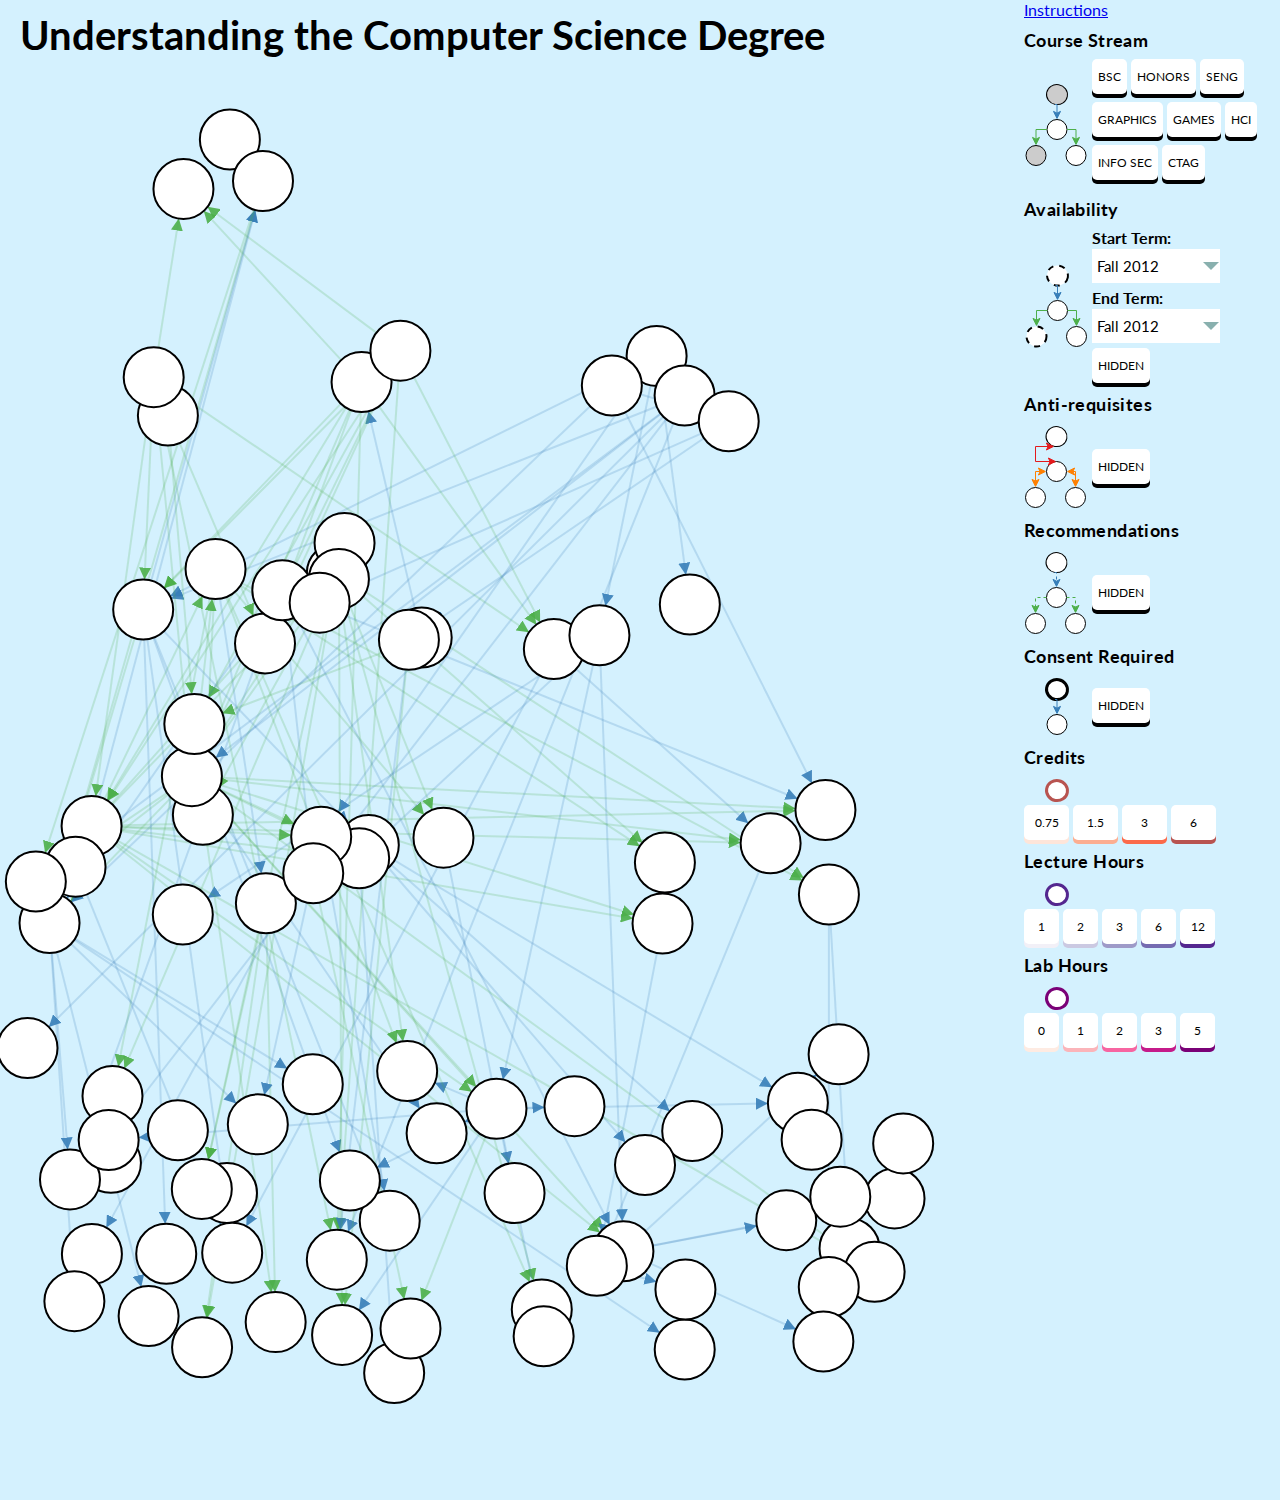
==== index.html @ da422dca "Include instructions" ====
<!--

-->
<html>

<head>
	<title>CPSC Degrees</title>

	<link rel="stylesheet" href="style.css">	
	<link href='https://fonts.googleapis.com/css?family=Lato:400,700' rel='stylesheet' type='text/css'>
	<link rel="stylesheet" href="introjs.css">
	
</head>

<body>
	<section id="visualization">
		<div id="chart" data-intro="Each node is a course. Each link means 'Course A is a prerequisite for Course B'
									Blue links mean required courses, green links mean optional courses.
									If a node has several incoming green links, that means you can select one of many
									courses to fulfill the prerequisite requirement." data-step="2">
			<svg id="graphics" data-intro="To get more information about a course, hover to see an information box. 
											Click on the center of a node to highlight its connected links.
											Click and drag a node to better see the links." data-position="right" data-highlightClass="svgTooltip" data-step="3">
				
			</svg>

			<div id="infoBox">
				<h3 id="info-cnum"></h3>
				<h4 id="info-cname"></h4>
				<div id="info-stream">
					<h5>Course Stream</h5>
					<ul></ul>
				</div>
				<div id="info-availability">
					<h5>Availability</h5>
					<ul></ul>
				</div>
				<div id="info-consent">
					<span></span>
				</div>
				<div id="info-level">
					<span></span>
				</div>
			</div>
		</div>

		<div id="filter" data-intro="These are filters. You can apply as many filters as you would like. 
									Try to explore all of the aspects in the Computer Science degree!" data-position="left" data-step="4">
			<a class="tooltip" href="javascript:void(0);" onclick="javascript:introJs().start();" 
			data-intro="Thank you for exploring this visualization! &#10;
						The goal is to help you better understand the Computer Science degree at the University of Calgary.
						If you are ever confused, click on this button again." data-step="1">Instructions</a>
			<div id="streamFilter" data-intro="See which course belongs to which course stream. If it belongs to one, it will be gray.
												If a course belongs to multiple course streams, it will be darker gray." data-position="left" data-step="5">
				<h2>Course Stream</h2>
				<svg version="1.1" id="Layer_1" xmlns="http://www.w3.org/2000/svg" xmlns:xlink="http://www.w3.org/1999/xlink" x="0px" y="0px" width="63px" height="86px" viewBox="0 0 63 86" enable-background="new 0 0 63 86" xml:space="preserve"><g transform="translate(0.5,0.5)"><ellipse pointer-events="none" transform="matrix(0.1736 -0.9848 0.9848 0.1736 13.5492 42.3209)" fill="#CCCCCC" stroke="#000000" cx="31.992" cy="13.087" rx="10" ry="10.5"/><ellipse pointer-events="none" fill="#FFFFFF" stroke="#000000" cx="32" cy="48" rx="10" ry="10"/><path pointer-events="none" fill="none" stroke="#377EB8" stroke-miterlimit="10" d="M30,23h2v8.63"/><path pointer-events="none" fill="#377EB8" stroke="#377EB8" stroke-miterlimit="10" d="M32,36.88l-3.5-7l3.5,1.75l3.5-1.75   L32,36.88z"/><ellipse pointer-events="none" fill="#CCCCCC" stroke="#000000" cx="11" cy="74" rx="10" ry="10"/><ellipse pointer-events="none" fill="#FFFFFF" stroke="#000000" cx="51" cy="74" rx="10" ry="10"/><path pointer-events="none" fill="none" stroke="#4DAF4A" stroke-miterlimit="10" d="M42,48h9v9.63"/><path pointer-events="none" fill="#4DAF4A" stroke="#4DAF4A" stroke-miterlimit="10" d="M51,62.88l-3.5-7l3.5,1.75l3.5-1.75   L51,62.88z"/><path pointer-events="none" fill="none" stroke="#4DAF4A" stroke-miterlimit="10" d="M22,48H11v9.63"/><path pointer-events="none" fill="#4DAF4A" stroke="#4DAF4A" stroke-miterlimit="10" d="M11,62.88l-3.5-7l3.5,1.75l3.5-1.75   L11,62.88z"/></g></svg>
				<div class="streamBtnContainer btnGroup">
					<button class="button stream-button" id="stream1">Bsc</button>
					<button class="button stream-button" id="stream2">Honors</button>
					<button class="button stream-button" id="stream3">SENG</button>
					<button class="button stream-button" id="stream4">Graphics</button>
					<button class="button stream-button" id="stream5">Games</button>
					<button class="button stream-button" id="stream6">HCI</button>
					<button class="button stream-button" id="stream7">Info Sec</button>
					<button class="button stream-button" id="stream8">CTAG</button>
				</div>
			</div>
			<div id="availFilter" data-intro="See which course was offered between a range of semesters. 
											If it was not offered between the specified time frame, it will become a dotted node.
											If you want to see only one semester, set the Start Term and End Term to the same semester." 
											data-position="left" data-step"6">
				<h2>Availability</h2>
				<svg xmlns="http://www.w3.org/2000/svg" xmlns:xlink="http://www.w3.org/1999/xlink" width="64px" height="87px" version="1.1"><defs/><g transform="translate(0.5,0.5)"><ellipse cx="33" cy="13" rx="10.5" ry="10" fill="#ffffff" stroke="#000000" stroke-width="2" stroke-dasharray="6 6" transform="rotate(10,32.5,13)" pointer-events="none"/><ellipse cx="33" cy="48" rx="10" ry="10" fill="#ffffff" stroke="#000000" pointer-events="none"/><path d="M 31 23 L 33 23 L 33 31.63" fill="none" stroke="#377eb8" stroke-miterlimit="10" pointer-events="none"/><path d="M 33 36.88 L 29.5 29.88 L 33 31.63 L 36.5 29.88 Z" fill="#377eb8" stroke="#377eb8" stroke-miterlimit="10" pointer-events="none"/><ellipse cx="12" cy="74" rx="10" ry="10" fill="#ffffff" stroke="#000000" stroke-width="2" stroke-dasharray="6 6" pointer-events="none"/><ellipse cx="52" cy="74" rx="10" ry="10" fill="#ffffff" stroke="#000000" pointer-events="none"/><path d="M 43 48 L 52 48 L 52 57.63" fill="none" stroke="#4daf4a" stroke-miterlimit="10" pointer-events="none"/><path d="M 52 62.88 L 48.5 55.88 L 52 57.63 L 55.5 55.88 Z" fill="#4daf4a" stroke="#4daf4a" stroke-miterlimit="10" pointer-events="none"/><path d="M 23 48 L 12 48 L 12 57.63" fill="none" stroke="#4daf4a" stroke-miterlimit="10" pointer-events="none"/><path d="M 12 62.88 L 8.5 55.88 L 12 57.63 L 15.5 55.88 Z" fill="#4daf4a" stroke="#4daf4a" stroke-miterlimit="10" pointer-events="none"/></g></svg>
				<div class="availBtnContainer btnGroup">
					<h4>Start Term:</h4>
					<div class="startDateBtnContainer">	
						<select id="startDate">
						  <option value="1346457600">Fall 2012</option>
						  <option value="1356998400">Winter 2013</option>
						  <option value="1367366400">Spring 2013</option>
						  <option value="1372636800">Summer 2013</option>
						  <option value="1377993600">Fall 2013</option>
						  <option value="1388534400">Winter 2014</option>
						  <option value="1398902400">Spring 2014</option>
						  <option value="1404172800">Summer 2014</option>
						  <option value="1409529600">Fall 2014</option>
						  <option value="1420070400">Winter 2015</option>
						  <option value="1430438400">Spring 2015</option>
						  <option value="1435708800">Summer 2015</option>
						  <option value="1441065600">Fall 2015</option>
						  <option value="1451606400">Winter 2016</option>
						  <option value="1462060800">Spring 2016</option>
						  <option value="1467331200">Summer 2016</option>
						</select>
					</div>
					<h4>End Term:</h4>
					<div class="startDateBtnContainer">
						<select id="endDate">
						  <option value="1346457600">Fall 2012</option>
						  <option value="1356998400">Winter 2013</option>
						  <option value="1367366400">Spring 2013</option>
						  <option value="1372636800">Summer 2013</option>
						  <option value="1377993600">Fall 2013</option>
						  <option value="1388534400">Winter 2014</option>
						  <option value="1398902400">Spring 2014</option>
						  <option value="1404172800">Summer 2014</option>
						  <option value="1409529600">Fall 2014</option>
						  <option value="1420070400">Winter 2015</option>
						  <option value="1430438400">Spring 2015</option>
						  <option value="1435708800">Summer 2015</option>
						  <option value="1441065600">Fall 2015</option>
						  <option value="1451606400">Winter 2016</option>
						  <option value="1462060800">Spring 2016</option>
						  <option value="1467331200">Summer 2016</option>
						</select>
					</div>
					
					<button class="button avail-button" id="avail">Visible</button>

				</div>
			</div>
			<div id="antiFilter" data-intro="See which courses are anti-requisites for another course.
								Red links mean required courses, orange links mean optional courses." data-position="left" data-step"7">
				<h2>Anti-requisites</h2>
				<svg xmlns="http://www.w3.org/2000/svg" xmlns:xlink="http://www.w3.org/1999/xlink" width="63px" height="86px" version="1.1"∂><defs/><g transform="translate(0.5,0.5)"><ellipse cx="32" cy="13" rx="10.5" ry="10" fill="#ffffff" stroke="#000000" transform="rotate(10,31.5,13)" pointer-events="none"/><path d="M 15.63 48 L 11 48 L 11 57.63" fill="none" stroke="#ff7f00" stroke-miterlimit="10" pointer-events="none"/><path d="M 20.88 48 L 13.88 51.5 L 15.63 48 L 13.88 44.5 Z" fill="#ff7f00" stroke="#ff7f00" stroke-miterlimit="10" pointer-events="none"/><path d="M 11 62.88 L 7.5 55.88 L 11 57.63 L 14.5 55.88 Z" fill="#ff7f00" stroke="#ff7f00" stroke-miterlimit="10" pointer-events="none"/><ellipse cx="32" cy="48" rx="10" ry="10" fill="#ffffff" stroke="#000000" pointer-events="none"/><path d="M 23.63 23 L 11 23 L 11 38 L 25.63 38" fill="none" stroke="#e41a1c" stroke-miterlimit="10" pointer-events="none"/><path d="M 28.88 23 L 21.88 26.5 L 23.63 23 L 21.88 19.5 Z" fill="#e41a1c" stroke="#e41a1c" stroke-miterlimit="10" pointer-events="none"/><path d="M 30.88 38 L 23.88 41.5 L 25.63 38 L 23.88 34.5 Z" fill="#e41a1c" stroke="#e41a1c" stroke-miterlimit="10" pointer-events="none"/><ellipse cx="11" cy="74" rx="10" ry="10" fill="#ffffff" stroke="#000000" pointer-events="none"/><ellipse cx="51" cy="74" rx="10" ry="10" fill="#ffffff" stroke="#000000" pointer-events="none"/><path d="M 48.37 48 L 51 48 L 51 57.63" fill="none" stroke="#ff7f00" stroke-miterlimit="10" pointer-events="none"/><path d="M 43.12 48 L 50.12 44.5 L 48.37 48 L 50.12 51.5 Z" fill="#ff7f00" stroke="#ff7f00" stroke-miterlimit="10" pointer-events="none"/><path d="M 51 62.88 L 47.5 55.88 L 51 57.63 L 54.5 55.88 Z" fill="#ff7f00" stroke="#ff7f00" stroke-miterlimit="10" pointer-events="none"/></g></svg>
				<div class="btnGroup">
					<button class="button" id="anti">Display</button>
				</div>
			</div><div id="recFilter" data-intro="See which courses are recommended to take for another course.
												Blue links mean required courses, green links mean optional courses.
												These links are dashed so you can differentiate from pre-requisite links." data-position="left" data-step"8">
				<h2>Recommendations</h2>
				<svg xmlns="http://www.w3.org/2000/svg" xmlns:xlink="http://www.w3.org/1999/xlink" width="63px" height="86px" version="1.1"><defs/><g transform="translate(0.5,0.5)"><ellipse cx="32" cy="13" rx="10.5" ry="10" fill="#ffffff" stroke="#000000" transform="rotate(10,31.5,13)" pointer-events="none"/><ellipse cx="32" cy="48" rx="10" ry="10" fill="#ffffff" stroke="#000000" pointer-events="none"/><path d="M 30 23 L 32 23 L 32 31.63" fill="none" stroke="#377eb8" stroke-miterlimit="10" stroke-dasharray="3 3" pointer-events="none"/><path d="M 32 36.88 L 28.5 29.88 L 32 31.63 L 35.5 29.88 Z" fill="#377eb8" stroke="#377eb8" stroke-miterlimit="10" pointer-events="none"/><ellipse cx="11" cy="74" rx="10" ry="10" fill="#ffffff" stroke="#000000" pointer-events="none"/><ellipse cx="51" cy="74" rx="10" ry="10" fill="#ffffff" stroke="#000000" pointer-events="none"/><path d="M 42 48 L 51 48 L 51 57.63" fill="none" stroke="#4daf4a" stroke-miterlimit="10" stroke-dasharray="3 3" pointer-events="none"/><path d="M 51 62.88 L 47.5 55.88 L 51 57.63 L 54.5 55.88 Z" fill="#4daf4a" stroke="#4daf4a" stroke-miterlimit="10" pointer-events="none"/><path d="M 22 48 L 11 48 L 11 57.63" fill="none" stroke="#4daf4a" stroke-miterlimit="10" stroke-dasharray="3 3" pointer-events="none"/><path d="M 11 62.88 L 7.5 55.88 L 11 57.63 L 14.5 55.88 Z" fill="#4daf4a" stroke="#4daf4a" stroke-miterlimit="10" pointer-events="none"/></g></svg>
				<div class="btnGroup">
					<button class="button" id="rec">Display</button>
				</div>
			</div>
			<div id="consentFilter" data-intro="See which courses require consent before enrolling in it.
												If a course requires consent, it will have a thicker border." data-position="left" data-step"9">
				<h2>Consent Required</h2>
				<svg xmlns="http://www.w3.org/2000/svg" xmlns:xlink="http://www.w3.org/1999/xlink" width="10px" height="61px" version="1.1"><defs/><g transform="translate(18,0.5)"><ellipse cx="15" cy="14" rx="10.5" ry="10" fill="#ffffff" stroke="#000000" stroke-width="3" transform="rotate(10,14.5,14)" pointer-events="none"/><ellipse cx="15" cy="49" rx="10" ry="10" fill="#ffffff" stroke="#000000" pointer-events="none"/><path d="M 13 24 L 15 24 L 15 32.63" fill="none" stroke="#377eb8" stroke-miterlimit="10" pointer-events="none"/><path d="M 15 37.88 L 11.5 30.88 L 15 32.63 L 18.5 30.88 Z" fill="#377eb8" stroke="#377eb8" stroke-miterlimit="10" pointer-events="none"/></g></svg>
				<div class="btnGroup">
					<button class="button consent-button" id="consent">Display</button>
				</div>
			</div>
			<div id="credFilter" data-intro="See which courses have specific number of credits.
											You can only select one credit number, and
											a concentric ring will appear within the associated course node." data-position="left" data-step"10">
				<h2>Credits</h2>
				<svg xmlns="http://www.w3.org/2000/svg" xmlns:xlink="http://www.w3.org/1999/xlink" width="10px" height="29px" version="1.1"><defs/><g transform="translate(18,0.5)"><ellipse cx="15" cy="14" rx="10.5" ry="10" fill="#ffffff" stroke="#b85450" stroke-width="3" transform="rotate(10,14.5,14)" pointer-events="none"/></g></svg>
				<div class="btnGroup radio-buttonGroup" id="creditButtons">
					<button class="button radio-button" id="cred1">0.75</button>
					<button class="button radio-button" id="cred2">1.5</button>
					<button class="button radio-button" id="cred3">3</button>
					<button class="button radio-button" id="cred4">6</button>
				</div>
			</div>
			<div id="lecFilter" data-intro="See which courses have specific lecture hours.
											You can only select one lecture number, and
											a concentric ring will appear within the associated course node." data-position="left" data-step"11">
				<h2>Lecture Hours</h2>
				<svg xmlns="http://www.w3.org/2000/svg" xmlns:xlink="http://www.w3.org/1999/xlink" width="10px" height="29px" version="1.1"><defs/><g transform="translate(18,0.5)"><ellipse cx="15" cy="14" rx="10.5" ry="10" fill="#ffffff" stroke="#54278f" stroke-width="3" transform="rotate(10,14.5,14)" pointer-events="none"/></g></svg>
				<div class="btnGroup radio-buttonGroup" id="lectureButtons">
					<button class="button radio-button" id="lec1">1</button>
					<button class="button radio-button" id="lec2">2</button>
					<button class="button radio-button" id="lec3">3</button>
					<button class="button radio-button" id="lec4">6</button>
					<button class="button radio-button" id="lec5">12</button>
				</div>
			</div>
			<div id="labFilter" data-intro="See which courses have specific lab hours.
											You can only select one lab number, and
											a concentric ring will appear within the associated course node." data-position="left" data-step"12">
				<h2>Lab Hours</h2>
				<svg xmlns="http://www.w3.org/2000/svg" xmlns:xlink="http://www.w3.org/1999/xlink" width="10px" height="29px" version="1.1"><defs/><g transform="translate(18,0.5)"><ellipse cx="15" cy="14" rx="10.5" ry="10" fill="#ffffff" stroke="#7a0177" stroke-width="3" transform="rotate(10,14.5,14)" pointer-events="none"/></g></svg>
				<div class="btnGroup radio-buttonGroup" id="labButtons">
					<button class="button radio-button" id="lab1">0</button>
					<button class="button radio-button" id="lab2">1</button>
					<button class="button radio-button" id="lab3">2</button>
					<button class="button radio-button" id="lab4">3</button>
					<button class="button radio-button" id="lab5">5</button>
				</div>
			</div>
		</div>
	</section>
	<script src="./intro.js/intro.js" type="text/javascript"></script>
	<script src="./js/d3.v3.min.js" type="text/javascript"></script>
	<script src="./js/underscore-min.js" type="text/javascript"></script>
	<script src="./data/details.js" type="text/javascript"></script>
	<script src="./data/links.js" type="text/javascript"></script>
	<script src="./data/cpscdata.js" type="text/javascript"></script>
	<script src="./cpscnetwork.js" type="text/javascript"></script>

</body>
</html>
---- style.css ----
/*
 * MAIN SECTIONS
 */

#chart {
	width: 100%;
}

#graphics, #filter {
	display: inline;
	border: 0;
	
}

#graphics {
	float: left;
	width: 80%;
}

#filter {
	float: right;
	width: 20%;
}

/*
 * TYPOGRAPHY
 */

body {
	font-family: "Lato", "Arial", sans-serif;
	background-color: #D4F1FE;
	margin: 0;
}

.title {
	font-family: "Lato", "Arial", sans-serif;
	font-weight: 700;
	font-size: 40px;
}

h2, h3, h4 {
	font-family: "Lato", "Arial", sans-serif;
	font-weight: 700;
}

h2 {
	margin-top: 10px;
	margin-bottom: 8px;
	font-size: 18px;
	letter-spacing: 0.4px;
}

h3 {
	margin: 0;
	font-size: 18px;
}

h4 {
	margin: 0;
	font-size: 16px;
}

h5 {
	margin-top: 5px;
	margin-bottom: 5px;
	font-size: 15px;
}

p {
	font-size: 11px;
}

/*
 * VISUALIZATION
 */

.node {
  stroke: #fff;
  stroke-width: 1.5px;
}

.node:hover {
	cursor: pointer;
}

.link {
  stroke: #999;
  stroke-opacity: .2;
}

div#infoBox {   
 	font-size: 15px;      
 	color: #FFFFFF;  
  	background-color: #89B0AE;
	border: 0px;      
	border-radius: 5px;     
	position: absolute; 
	opacity: 0;             
	padding: 15px;
	max-width: 10%;          
	pointer-events: none;     
	visibility: hidden;    
}

ul {
	margin: 0;
	padding-left: 15px;
}

/*
 * FILTER
 */
#filter {
	
}

.button {
	font-family: "Lato", sans-serif;
	text-align: center;
	font-size: 12px;
	font-weight: 400;
	text-transform: uppercase;
	border: none;
	border-radius: 5px 5px 5px 5px;
	outline: none;
	color: rgb(0, 0, 0);
	background-color: rgb(255,255,255);
	padding-top: 10px;
	padding-bottom: 10px;
	position: relative;
	cursor: pointer;
	-webkit-transition: all 0.3s;
	-moz-transition: all 0.3s;
	transition: all 0.3s;
	box-shadow: 0 4px rgb(0, 0, 0);
}

.button:after {
	content: '';
	position: absolute;
	z-index: -1;
	-webkit-transition: all 0.3s;
	-moz-transition: all 0.3s;
	transition: all 0.3s;
}

.button:hover {
	top: 2px;
}

.button:active {
	box-shadow: 0 0 rgb(0, 0, 0);
	top: 5px;
}

#filter svg {
	vertical-align: middle;
	width: 25%;
}

#filter .btnGroup {
	display: inline-block;
	vertical-align: middle;
}

#streamFilter svg {
	display: inline-block;
}

.availBtnContainer {
	width: 50%;
}

.startDateBtnContainer,
.endDateBtnContainer  {
	width: 100%;
	height: 34px;
	background: url(arrows.png) no-repeat right #fff;
	margin-bottom: 5px;
	margin-top: 2px;
}

.startDateBtnContainer select,
.endDateBtnContainer select {
	font-size: 15px;
	font-family: "Lato", sans-serif;
	font-weight: 400;
	background: transparent;
	width: 100%;
	padding: 5px;
	border: 0;
	border-radius: 0;
	height: 34px;
	-webkit-appearance: none;
}

.streamBtnContainer {
	width: 70%;
}

.streamBtnContainer button {
	margin-bottom: 8px;
}

#credFilter button {
	width: 45px;
}
#cred1 {
	/*#FEE5D9;*/
}
#cred2 {
	/*#FCAE91;*/
	box-shadow: 0 4px rgb(252, 174, 145);
}
#cred3 {
	/*#FB6A4A;*/
	box-shadow: 0 4px rgb(251, 106, 74);
}
#cred4 {
	/*#B85450;*/
	box-shadow: 0 4px rgb(184, 84, 80);
}

#lecFilter button,
#labfilter button {
	width: 35px;
}

#lec1 {
	/*#F2F0F7;*/
	box-shadow: 0 4px rgb(242, 240, 247);
}
#lec2 {
	/*#CBC9E2;*/
	box-shadow: 0 4px rgb(203, 201, 226);
}
#lec3 {
	/*#9E9AC8;*/
	box-shadow: 0 4px rgb(158, 154, 200);
}
#lec4 {
	/*#756BB1;*/
	box-shadow: 0 4px rgb(117, 107, 177);
}
#lec5 {
	/*#54278F;*/
	box-shadow: 0 4px rgb(84, 39, 143);
}

#lab1 {
	/*#FEEBE2;*/
	box-shadow: 0 4px rgb(254, 235, 226);
}
#lab2 {
	/*#FBB4B9;*/
	box-shadow: 0 4px rgb(251, 180, 185);
}
#lab3 {
	/*#F768A1;*/
	box-shadow: 0 4px rgb(247, 101, 161);
}
#lab4 {
	/*#C51B8A;*/
	box-shadow: 0 4px rgb(197, 27, 138);
}
#lab5 {
	/*#7A0177;*/
	box-shadow: 0 4px rgb(122, 1, 119);
}
---- introjs.css ----
.introjs-overlay {
  position: absolute;
  z-index: 999999;
  background-color: #000;
  opacity: 0;
  background: -moz-radial-gradient(center,ellipse cover,rgba(0,0,0,0.4) 0,rgba(0,0,0,0.9) 100%);
  background: -webkit-gradient(radial,center center,0px,center center,100%,color-stop(0%,rgba(0,0,0,0.4)),color-stop(100%,rgba(0,0,0,0.9)));
  background: -webkit-radial-gradient(center,ellipse cover,rgba(0,0,0,0.4) 0,rgba(0,0,0,0.9) 100%);
  background: -o-radial-gradient(center,ellipse cover,rgba(0,0,0,0.4) 0,rgba(0,0,0,0.9) 100%);
  background: -ms-radial-gradient(center,ellipse cover,rgba(0,0,0,0.4) 0,rgba(0,0,0,0.9) 100%);
  background: radial-gradient(center,ellipse cover,rgba(0,0,0,0.4) 0,rgba(0,0,0,0.9) 100%);
  filter: "progid:DXImageTransform.Microsoft.gradient(startColorstr='#66000000',endColorstr='#e6000000',GradientType=1)";
  -ms-filter: "progid:DXImageTransform.Microsoft.Alpha(Opacity=50)";
  filter: alpha(opacity=50);
  -webkit-transition: all 0.3s ease-out;
     -moz-transition: all 0.3s ease-out;
      -ms-transition: all 0.3s ease-out;
       -o-transition: all 0.3s ease-out;
          transition: all 0.3s ease-out;
}

.introjs-fixParent {
  z-index: auto !important;
  opacity: 1.0 !important;
  position: absolute !important;
  -webkit-transform: none !important;
     -moz-transform: none !important;
      -ms-transform: none !important;
       -o-transform: none !important;
          transform: none !important;
}

.introjs-showElement,
tr.introjs-showElement > td,
tr.introjs-showElement > th {
  z-index: 9999999 !important;
}

.introjs-disableInteraction {
  z-index: 99999999 !important;
  position: absolute;
}

.introjs-relativePosition,
tr.introjs-showElement > td,
tr.introjs-showElement > th {
  position: relative;
}

.introjs-helperLayer {
  position: absolute;
  z-index: 9999998;
  background-color: #FFF;
  background-color: rgba(255,255,255,.9);
  border: 1px solid #777;
  border: 1px solid rgba(0,0,0,.5);
  border-radius: 4px;
  box-shadow: 0 2px 15px rgba(0,0,0,.4);
  -webkit-transition: all 0.3s ease-out;
     -moz-transition: all 0.3s ease-out;
      -ms-transition: all 0.3s ease-out;
       -o-transition: all 0.3s ease-out;
          transition: all 0.3s ease-out;
}

.introjs-tooltipReferenceLayer {
  position: absolute;
  visibility: hidden;
  z-index: 10000000;
  background-color: transparent;
  -webkit-transition: all 0.3s ease-out;
     -moz-transition: all 0.3s ease-out;
      -ms-transition: all 0.3s ease-out;
       -o-transition: all 0.3s ease-out;
          transition: all 0.3s ease-out;
}

.introjs-helperLayer *,
.introjs-helperLayer *:before,
.introjs-helperLayer *:after {
  -webkit-box-sizing: content-box;
     -moz-box-sizing: content-box;
      -ms-box-sizing: content-box;
       -o-box-sizing: content-box;
          box-sizing: content-box;
}

.introjs-helperNumberLayer {
  position: absolute;
  visibility: visible;
  top: -16px;
  left: -16px;
  z-index: 9999999999 !important;
  padding: 2px;
  font-family: Arial, verdana, tahoma;
  font-size: 13px;
  font-weight: bold;
  color: white;
  text-align: center;
  text-shadow: 1px 1px 1px rgba(0,0,0,.3);
  background: #ff3019; /* Old browsers */
  background: -webkit-linear-gradient(top, #ff3019 0%, #cf0404 100%); /* Chrome10+,Safari5.1+ */
  background: -webkit-gradient(linear, left top, left bottom, color-stop(0%, #ff3019), color-stop(100%, #cf0404)); /* Chrome,Safari4+ */
  background:    -moz-linear-gradient(top, #ff3019 0%, #cf0404 100%); /* FF3.6+ */
  background:     -ms-linear-gradient(top, #ff3019 0%, #cf0404 100%); /* IE10+ */
  background:      -o-linear-gradient(top, #ff3019 0%, #cf0404 100%); /* Opera 11.10+ */
  background:         linear-gradient(to bottom, #ff3019 0%, #cf0404 100%);  /* W3C */
  width: 20px;
  height:20px;
  line-height: 20px;
  border: 3px solid white;
  border-radius: 50%;
  filter: "progid:DXImageTransform.Microsoft.gradient(startColorstr='#ff3019', endColorstr='#cf0404', GradientType=0)"; /* IE6-9 */
  filter: "progid:DXImageTransform.Microsoft.Shadow(direction=135, strength=2, color=ff0000)"; /* IE10 text shadows */
  box-shadow: 0 2px 5px rgba(0,0,0,.4);
}

.introjs-arrow {
  border: 5px solid white;
  content:'';
  position: absolute;
}
.introjs-arrow.top {
  top: -10px;
  border-top-color:transparent;
  border-right-color:transparent;
  border-bottom-color:white;
  border-left-color:transparent;
}
.introjs-arrow.top-right {
  top: -10px;
  right: 10px;
  border-top-color:transparent;
  border-right-color:transparent;
  border-bottom-color:white;
  border-left-color:transparent;
}
.introjs-arrow.top-middle {
  top: -10px;
  left: 50%;
  margin-left: -5px;
  border-top-color:transparent;
  border-right-color:transparent;
  border-bottom-color:white;
  border-left-color:transparent;
}
.introjs-arrow.right {
  right: -10px;
  top: 10px;
  border-top-color:transparent;
  border-right-color:transparent;
  border-bottom-color:transparent;
  border-left-color:white;
}
.introjs-arrow.right-bottom {
  bottom:10px;
  right: -10px;
  border-top-color:transparent;
  border-right-color:transparent;
  border-bottom-color:transparent;
  border-left-color:white;
}
.introjs-arrow.bottom {
  bottom: -10px;
  border-top-color:white;
  border-right-color:transparent;
  border-bottom-color:transparent;
  border-left-color:transparent;
}
.introjs-arrow.left {
  left: -10px;
  top: 10px;
  border-top-color:transparent;
  border-right-color:white;
  border-bottom-color:transparent;
  border-left-color:transparent;
}
.introjs-arrow.left-bottom {
  left: -10px;
  bottom:10px;
  border-top-color:transparent;
  border-right-color:white;
  border-bottom-color:transparent;
  border-left-color:transparent;
}

.introjs-tooltip {
  position: absolute;
  visibility: visible;
  padding: 10px;
  background-color: white;
  min-width: 200px;
  max-width: 300px;
  border-radius: 3px;
  box-shadow: 0 1px 10px rgba(0,0,0,.4);
  -webkit-transition: opacity 0.1s ease-out;
     -moz-transition: opacity 0.1s ease-out;
      -ms-transition: opacity 0.1s ease-out;
       -o-transition: opacity 0.1s ease-out;
          transition: opacity 0.1s ease-out;
}

.introjs-tooltipbuttons {
  text-align: right;
  white-space: nowrap;
}

/*
 Buttons style by http://nicolasgallagher.com/lab/css3-github-buttons/
 Changed by Afshin Mehrabani
*/
.introjs-button {
  position: relative;
  overflow: visible;
  display: inline-block;
  padding: 0.3em 0.8em;
  border: 1px solid #d4d4d4;
  margin: 0;
  text-decoration: none;
  text-shadow: 1px 1px 0 #fff;
  font: 11px/normal sans-serif;
  color: #333;
  white-space: nowrap;
  cursor: pointer;
  outline: none;
  background-color: #ececec;
  background-image: -webkit-gradient(linear, 0 0, 0 100%, from(#f4f4f4), to(#ececec));
  background-image: -moz-linear-gradient(#f4f4f4, #ececec);
  background-image: -o-linear-gradient(#f4f4f4, #ececec);
  background-image: linear-gradient(#f4f4f4, #ececec);
  -webkit-background-clip: padding;
  -moz-background-clip: padding;
  -o-background-clip: padding-box;
  /*background-clip: padding-box;*/ /* commented out due to Opera 11.10 bug */
  -webkit-border-radius: 0.2em;
  -moz-border-radius: 0.2em;
  border-radius: 0.2em;
  /* IE hacks */
  zoom: 1;
  *display: inline;
  margin-top: 10px;
}

.introjs-button:hover {
  border-color: #bcbcbc;
  text-decoration: none;
  box-shadow: 0px 1px 1px #e3e3e3;
}

.introjs-button:focus,
.introjs-button:active {
  background-image: -webkit-gradient(linear, 0 0, 0 100%, from(#ececec), to(#f4f4f4));
  background-image: -moz-linear-gradient(#ececec, #f4f4f4);
  background-image: -o-linear-gradient(#ececec, #f4f4f4);
  background-image: linear-gradient(#ececec, #f4f4f4);
}

/* overrides extra padding on button elements in Firefox */
.introjs-button::-moz-focus-inner {
  padding: 0;
  border: 0;
}

.introjs-skipbutton {
  margin-right: 5px;
  color: #7a7a7a;
}

.introjs-prevbutton {
  -webkit-border-radius: 0.2em 0 0 0.2em;
  -moz-border-radius: 0.2em 0 0 0.2em;
  border-radius: 0.2em 0 0 0.2em;
  border-right: none;
}

.introjs-nextbutton {
  -webkit-border-radius: 0 0.2em 0.2em 0;
  -moz-border-radius: 0 0.2em 0.2em 0;
  border-radius: 0 0.2em 0.2em 0;
}

.introjs-disabled, .introjs-disabled:hover, .introjs-disabled:focus {
  color: #9a9a9a;
  border-color: #d4d4d4;
  box-shadow: none;
  cursor: default;
  background-color: #f4f4f4;
  background-image: none;
  text-decoration: none;
}

.introjs-bullets {
  text-align: center;
}
.introjs-bullets ul {
  clear: both;
  margin: 15px auto 0;
  padding: 0;
  display: inline-block;
}
.introjs-bullets ul li {
  list-style: none;
  float: left;
  margin: 0 2px;
}
.introjs-bullets ul li a {
  display: block;
  width: 6px;
  height: 6px;
  background: #ccc;
  border-radius: 10px;
  -moz-border-radius: 10px;
  -webkit-border-radius: 10px;
  text-decoration: none;
}
.introjs-bullets ul li a:hover {
  background: #999;
}
.introjs-bullets ul li a.active {
  background: #999;
}

.introjs-progress {
  overflow: hidden;
  height: 10px;
  margin: 10px 0 5px 0;
  border-radius: 4px;
  background-color: #ecf0f1
}
.introjs-progressbar {
  float: left;
  width: 0%;
  height: 100%;
  font-size: 10px;
  line-height: 10px;
  text-align: center;
  background-color: #08c;
}

.introjsFloatingElement {
  position: absolute;
  height: 0;
  width: 0;
  left: 50%;
  top: 50%;
}

.introjs-fixedTooltip {
  position: fixed;
}

.introjs-hint {
  position: absolute;
  background: transparent;
  width: 20px;
  height: 15px;
}

.introjs-hidehint {
  display: none;
}

.introjs-fixedhint {
  position: fixed;
}

.introjs-hint:hover > .introjs-hint-pulse {
  border: 5px solid rgba(60, 60, 60, 0.57);
}

.introjs-hint-pulse {
  width: 10px;
  height: 10px;
  border: 5px solid rgba(60, 60, 60, 0.27);
  -webkit-border-radius: 30px;
  -moz-border-radius: 30px;
  border-radius: 30px;
  background-color: rgba(136, 136, 136, 0.24);
  z-index: 10;
  position: absolute;
  -webkit-transition: all 0.2s ease-out;
     -moz-transition: all 0.2s ease-out;
      -ms-transition: all 0.2s ease-out;
       -o-transition: all 0.2s ease-out;
          transition: all 0.2s ease-out;
}

.introjs-hint-dot {
  border: 10px solid rgba(146, 146, 146, 0.36);
  background: transparent;
  -webkit-border-radius: 60px;
  -moz-border-radius: 60px;
  border-radius: 60px;
  height: 50px;
  width: 50px;
  -webkit-animation: introjspulse 3s ease-out;
  -moz-animation: introjspulse 3s ease-out;
  animation: introjspulse 3s ease-out;
  -webkit-animation-iteration-count: infinite;
  -moz-animation-iteration-count: infinite;
  animation-iteration-count: infinite;
  position: absolute;
  top: -25px;
  left: -25px;
  z-index: 1;
  opacity: 0;
}

@-moz-keyframes intrjspulse {
 0% {
    -moz-transform: scale(0);
    opacity: 0.0;
 }
 25% {
    -moz-transform: scale(0);
    opacity: 0.1;
 }
 50% {
    -moz-transform: scale(0.1);
    opacity: 0.3;
 }
 75% {
    -moz-transform: scale(0.5);
    opacity: 0.5;
 }
 100% {
    -moz-transform: scale(1);
    opacity: 0.0;
 }
}

@-webkit-keyframes "introjspulse" {
 0% {
    -webkit-transform: scale(0);
    opacity: 0.0;
 }
 25% {
    -webkit-transform: scale(0);
    opacity: 0.1;
 }
 50% {
    -webkit-transform: scale(0.1);
    opacity: 0.3;
 }
 75% {
    -webkit-transform: scale(0.5);
    opacity: 0.5;
 }
 100% {
    -webkit-transform: scale(1);
    opacity: 0.0;
 }
}
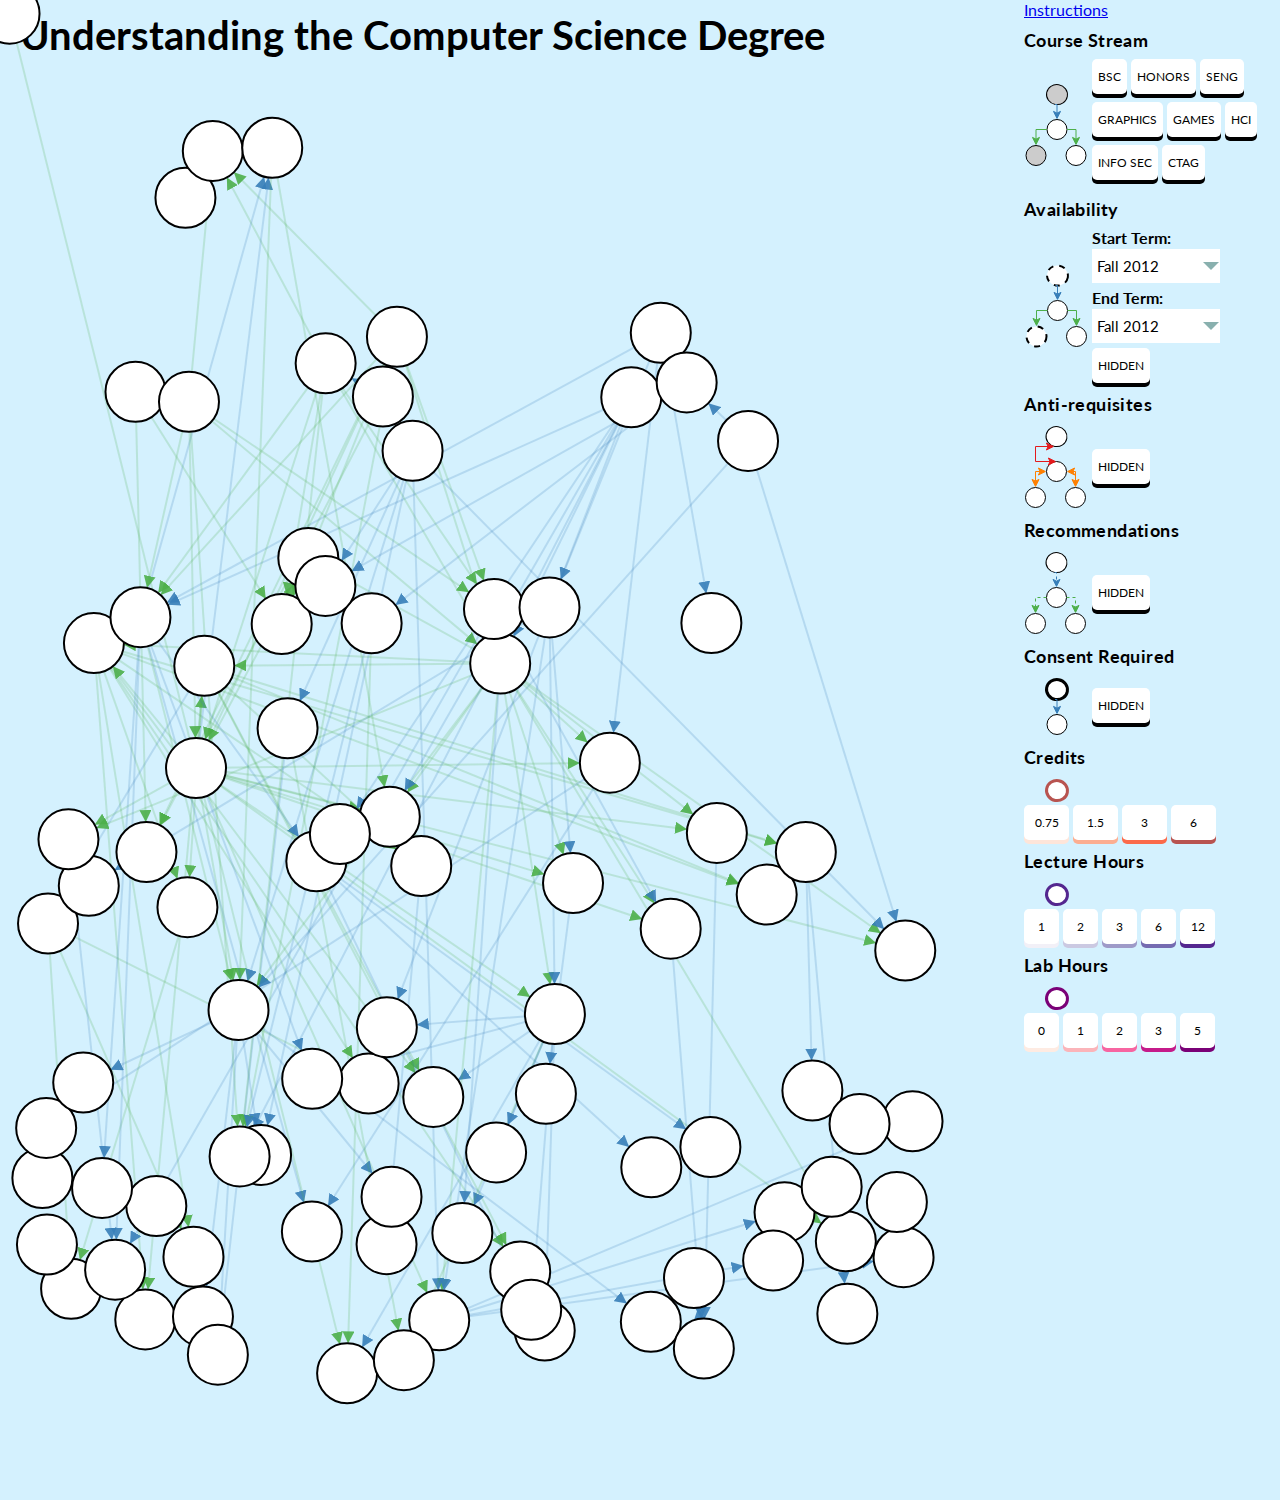
==== commit 5a5698a7: "Modify intro js file path" ====
--- a/index.html
+++ b/index.html
@@ -183,7 +183,7 @@
 			</div>
 		</div>
 	</section>
-	<script src="./intro.js/intro.js" type="text/javascript"></script>
+	<script src="intro.js" type="text/javascript"></script>
 	<script src="./js/d3.v3.min.js" type="text/javascript"></script>
 	<script src="./js/underscore-min.js" type="text/javascript"></script>
 	<script src="./data/details.js" type="text/javascript"></script>
